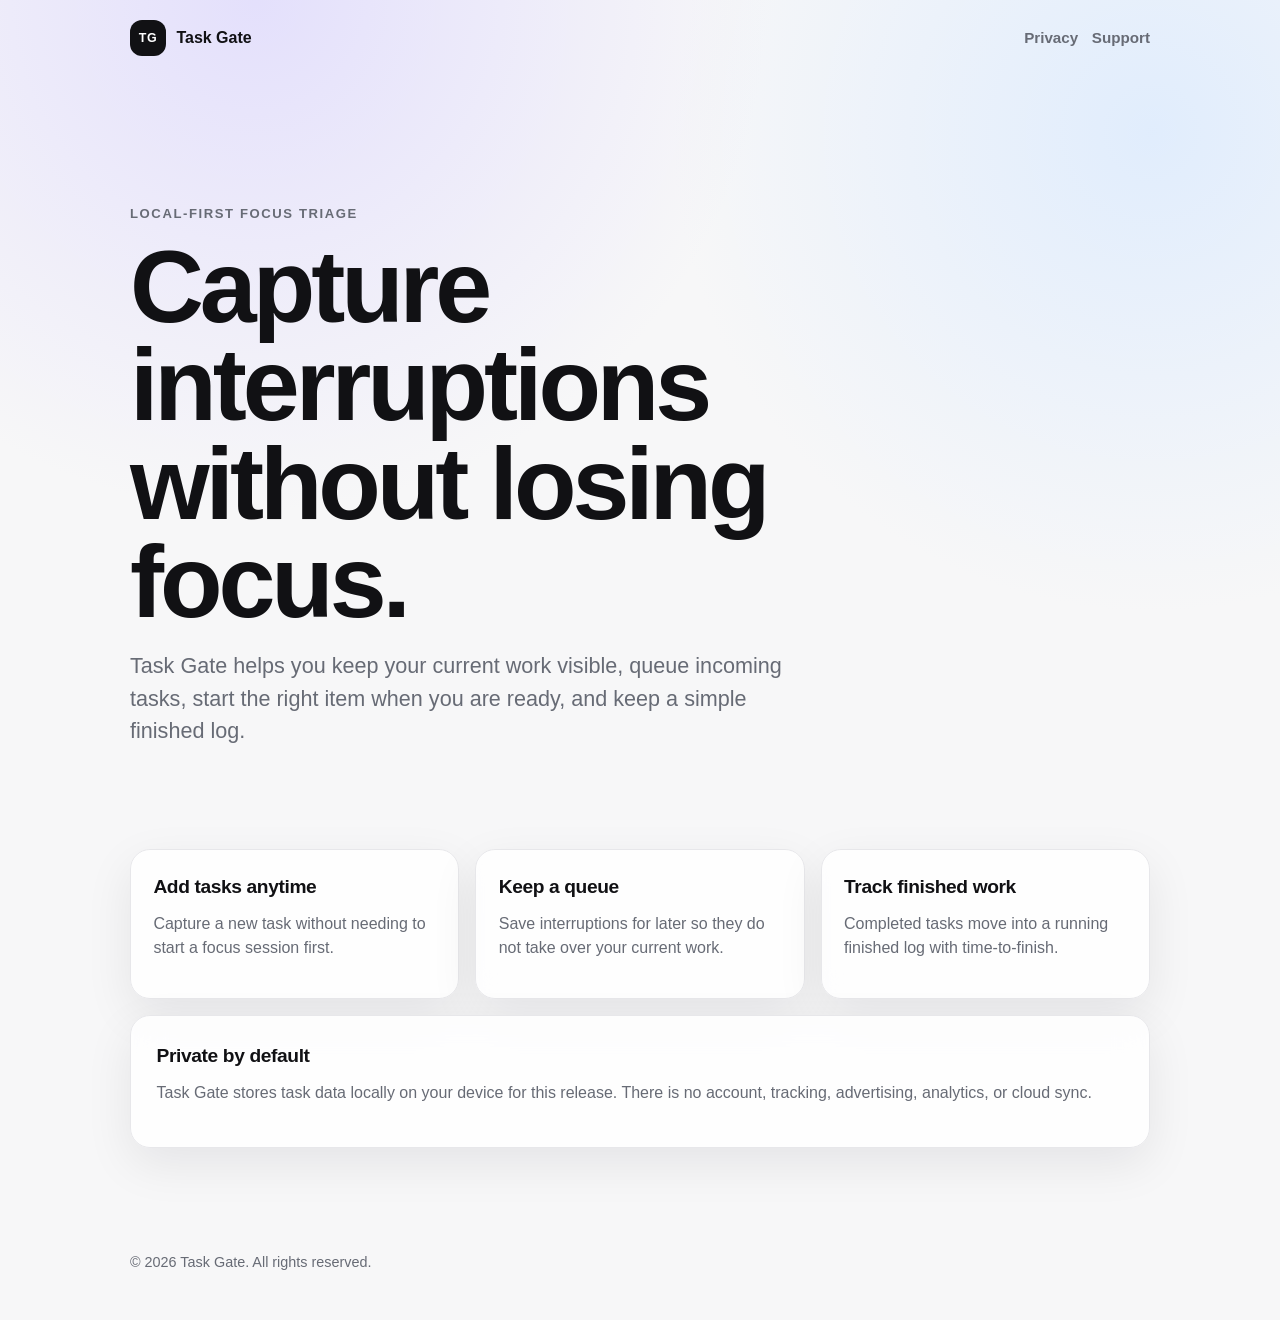
==== index.html @ 14870df7 "Create Task Gate GitHub Pages site" ====
<!doctype html>
<html lang="en">
<head>
  <meta charset="utf-8">
  <meta name="viewport" content="width=device-width, initial-scale=1">
  <title>Task Gate</title>
  <meta name="description" content="Task Gate helps you capture interruptions without losing focus.">
  <link rel="stylesheet" href="styles.css">
</head>
<body>
  <header class="site-header">
    <a class="brand" href="./" aria-label="Task Gate home">
      <span class="brand-mark">TG</span>
      <span>Task Gate</span>
    </a>
    <nav aria-label="Primary navigation">
      <a href="./privacy.html">Privacy</a>
      <a href="./support.html">Support</a>
    </nav>
  </header>

  <main>
    <section class="hero">
      <p class="eyebrow">Local-first focus triage</p>
      <h1>Capture interruptions without losing focus.</h1>
      <p class="lede">
        Task Gate helps you keep your current work visible, queue incoming tasks,
        start the right item when you are ready, and keep a simple finished log.
      </p>
    </section>

    <section class="grid" aria-label="Task Gate features">
      <article class="card">
        <h2>Add tasks anytime</h2>
        <p>Capture a new task without needing to start a focus session first.</p>
      </article>
      <article class="card">
        <h2>Keep a queue</h2>
        <p>Save interruptions for later so they do not take over your current work.</p>
      </article>
      <article class="card">
        <h2>Track finished work</h2>
        <p>Completed tasks move into a running finished log with time-to-finish.</p>
      </article>
    </section>

    <section class="notice">
      <h2>Private by default</h2>
      <p>
        Task Gate stores task data locally on your device for this release. There
        is no account, tracking, advertising, analytics, or cloud sync.
      </p>
    </section>
  </main>

  <footer>
    <p>&copy; 2026 Task Gate. All rights reserved.</p>
  </footer>
</body>
</html>
---- styles.css ----
:root {
  color-scheme: light;
  --bg: #f7f7f8;
  --panel: rgba(255, 255, 255, 0.82);
  --text: #111114;
  --muted: #676b75;
  --line: #e7e7ea;
  --accent: #111114;
  --accent-soft: #efeff2;
  --shadow: rgba(17, 17, 20, 0.08);
}

* {
  box-sizing: border-box;
}

body {
  margin: 0;
  min-height: 100vh;
  background:
    radial-gradient(circle at 20% 0%, rgba(212, 205, 255, 0.55), transparent 32rem),
    radial-gradient(circle at 90% 10%, rgba(214, 232, 255, 0.68), transparent 30rem),
    var(--bg);
  color: var(--text);
  font-family: -apple-system, BlinkMacSystemFont, "Segoe UI", sans-serif;
  line-height: 1.5;
}

a {
  color: inherit;
}

.site-header {
  display: flex;
  align-items: center;
  justify-content: space-between;
  gap: 1rem;
  max-width: 1060px;
  margin: 0 auto;
  padding: 1.25rem;
}

.brand {
  display: inline-flex;
  align-items: center;
  gap: 0.65rem;
  color: var(--text);
  font-weight: 700;
  text-decoration: none;
}

.brand-mark {
  display: grid;
  place-items: center;
  width: 2.25rem;
  height: 2.25rem;
  border-radius: 0.75rem;
  background: var(--accent);
  color: white;
  font-size: 0.78rem;
  letter-spacing: 0.04em;
}

nav {
  display: flex;
  gap: 0.85rem;
  color: var(--muted);
  font-size: 0.95rem;
  font-weight: 600;
}

nav a {
  text-decoration: none;
}

nav a:hover,
nav a[aria-current="page"] {
  color: var(--text);
}

main {
  max-width: 1060px;
  margin: 0 auto;
  padding: 3rem 1.25rem 5rem;
}

.hero {
  max-width: 760px;
  padding: 5rem 0 4rem;
}

.eyebrow {
  margin: 0 0 0.9rem;
  color: var(--muted);
  font-size: 0.82rem;
  font-weight: 800;
  letter-spacing: 0.12em;
  text-transform: uppercase;
}

h1,
h2,
h3,
p {
  margin-top: 0;
}

h1 {
  max-width: 780px;
  margin-bottom: 1.2rem;
  font-size: clamp(2.8rem, 8vw, 6.5rem);
  line-height: 0.96;
  letter-spacing: -0.04em;
}

h2 {
  margin-bottom: 0.65rem;
  font-size: 1.2rem;
  letter-spacing: -0.02em;
}

h3 {
  margin-bottom: 0.25rem;
  font-size: 1rem;
}

.lede {
  max-width: 660px;
  color: var(--muted);
  font-size: clamp(1.08rem, 2vw, 1.35rem);
}

.grid {
  display: grid;
  grid-template-columns: repeat(3, minmax(0, 1fr));
  gap: 1rem;
  margin: 1rem 0;
}

.card,
.notice,
.document section {
  border: 1px solid var(--line);
  border-radius: 1.25rem;
  background: var(--panel);
  box-shadow: 0 1rem 3rem var(--shadow);
  backdrop-filter: blur(16px);
}

.card {
  padding: 1.4rem;
}

.card p,
.notice p,
.document p,
.faq p {
  color: var(--muted);
}

.notice {
  margin-top: 1rem;
  padding: 1.6rem;
}

.document {
  max-width: 780px;
}

.document h1 {
  font-size: clamp(2.4rem, 6vw, 4.4rem);
}

.document section {
  margin-top: 1rem;
  padding: 1.45rem;
}

.updated {
  color: var(--muted);
  font-weight: 600;
}

.faq + .faq {
  margin-top: 1.2rem;
  padding-top: 1.2rem;
  border-top: 1px solid var(--line);
}

footer {
  max-width: 1060px;
  margin: 0 auto;
  padding: 1.5rem 1.25rem 2rem;
  color: var(--muted);
  font-size: 0.9rem;
}

@media (max-width: 760px) {
  .site-header {
    align-items: flex-start;
    flex-direction: column;
  }

  main {
    padding-top: 1.5rem;
  }

  .hero {
    padding: 3rem 0 2rem;
  }

  .grid {
    grid-template-columns: 1fr;
  }
}
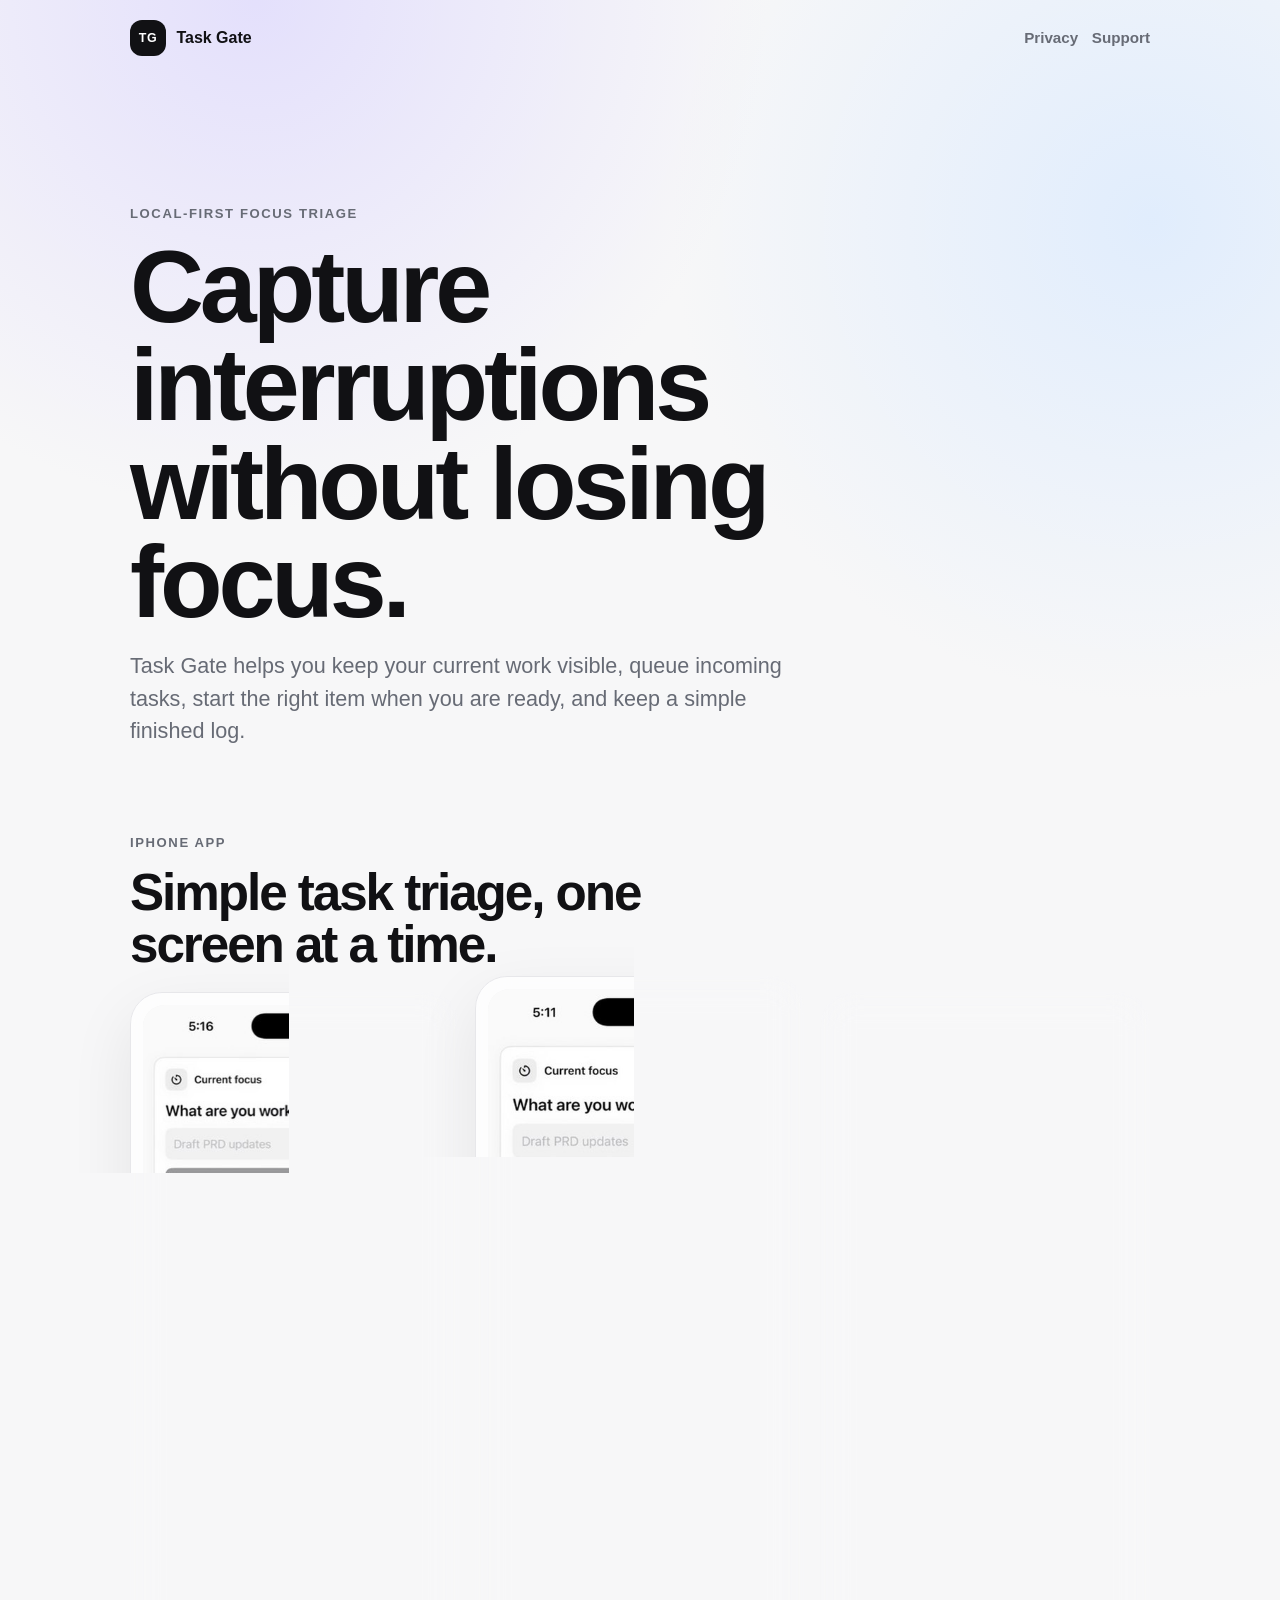
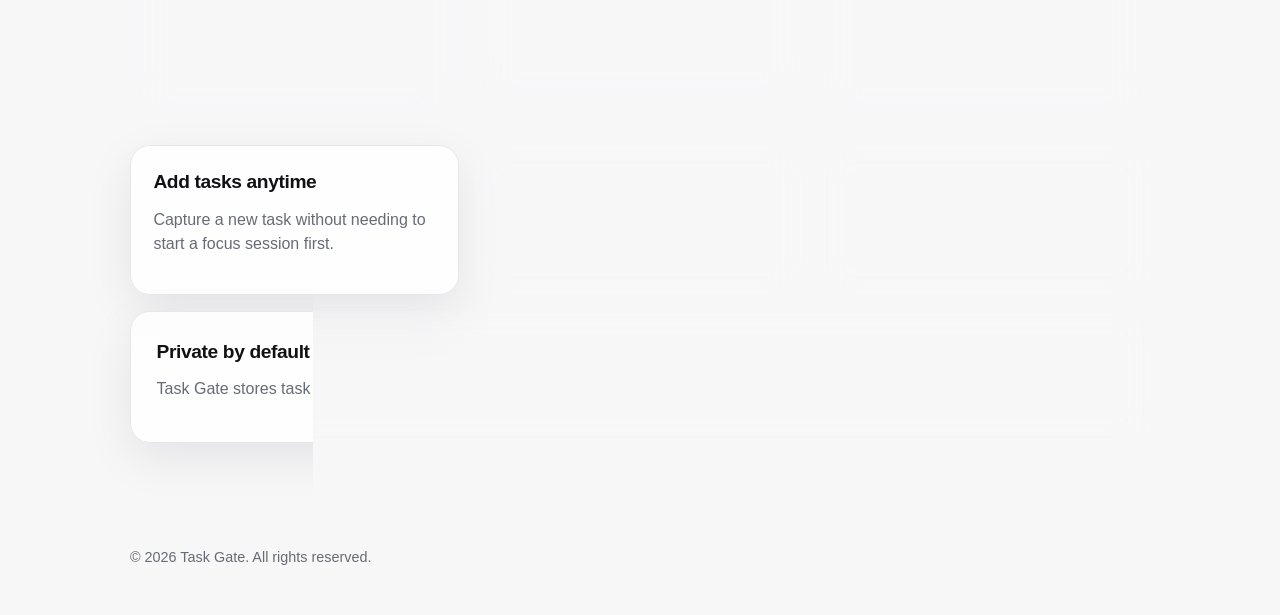
==== commit b6cda0f5: "Add app screenshots to marketing page" ====
--- a/index.html
+++ b/index.html
@@ -29,6 +29,27 @@
       </p>
     </section>
 
+    <section class="screenshots" aria-label="Task Gate screenshots">
+      <div class="section-heading">
+        <p class="eyebrow">iPhone app</p>
+        <h2>Simple task triage, one screen at a time.</h2>
+      </div>
+      <div class="screenshot-grid">
+        <figure class="phone-shot">
+          <img src="./assets/task-gate-idle.jpg" alt="Task Gate idle screen with current focus, add task, queue, and finished sections.">
+          <figcaption>Start with a clear focus surface.</figcaption>
+        </figure>
+        <figure class="phone-shot featured">
+          <img src="./assets/task-gate-finished.jpg" alt="Task Gate finished log showing completed tasks and time to finish.">
+          <figcaption>Track what got finished.</figcaption>
+        </figure>
+        <figure class="phone-shot">
+          <img src="./assets/task-gate-empty.jpg" alt="Task Gate empty queue screen ready for new tasks.">
+          <figcaption>Keep interruptions queued for later.</figcaption>
+        </figure>
+      </div>
+    </section>
+
     <section class="grid" aria-label="Task Gate features">
       <article class="card">
         <h2>Add tasks anytime</h2>
--- a/styles.css
+++ b/styles.css
@@ -137,6 +137,57 @@
   margin: 1rem 0;
 }
 
+.section-heading {
+  max-width: 660px;
+  margin-bottom: 1.4rem;
+}
+
+.section-heading h2 {
+  font-size: clamp(2rem, 4vw, 3.6rem);
+  line-height: 1;
+  letter-spacing: -0.04em;
+}
+
+.screenshots {
+  margin: 0 0 2rem;
+}
+
+.screenshot-grid {
+  display: grid;
+  grid-template-columns: repeat(3, minmax(0, 1fr));
+  align-items: end;
+  gap: 1rem;
+}
+
+.phone-shot {
+  margin: 0;
+  padding: 0.75rem;
+  border: 1px solid var(--line);
+  border-radius: 2rem;
+  background: rgba(255, 255, 255, 0.72);
+  box-shadow: 0 1.4rem 4rem var(--shadow);
+  backdrop-filter: blur(18px);
+}
+
+.phone-shot.featured {
+  transform: translateY(-1rem);
+}
+
+.phone-shot img {
+  display: block;
+  width: 100%;
+  border-radius: 1.35rem;
+  box-shadow: inset 0 0 0 1px rgba(0, 0, 0, 0.05);
+}
+
+.phone-shot figcaption {
+  margin: 0.8rem 0.35rem 0.25rem;
+  color: var(--muted);
+  font-size: 0.92rem;
+  font-weight: 650;
+  text-align: center;
+}
+
 .card,
 .notice,
 .document section {
@@ -212,4 +263,16 @@
   .grid {
     grid-template-columns: 1fr;
   }
-}
+
+  .screenshot-grid {
+    grid-template-columns: 1fr;
+    gap: 1.25rem;
+  }
+
+  .phone-shot,
+  .phone-shot.featured {
+    max-width: 360px;
+    margin: 0 auto;
+    transform: none;
+  }
+}
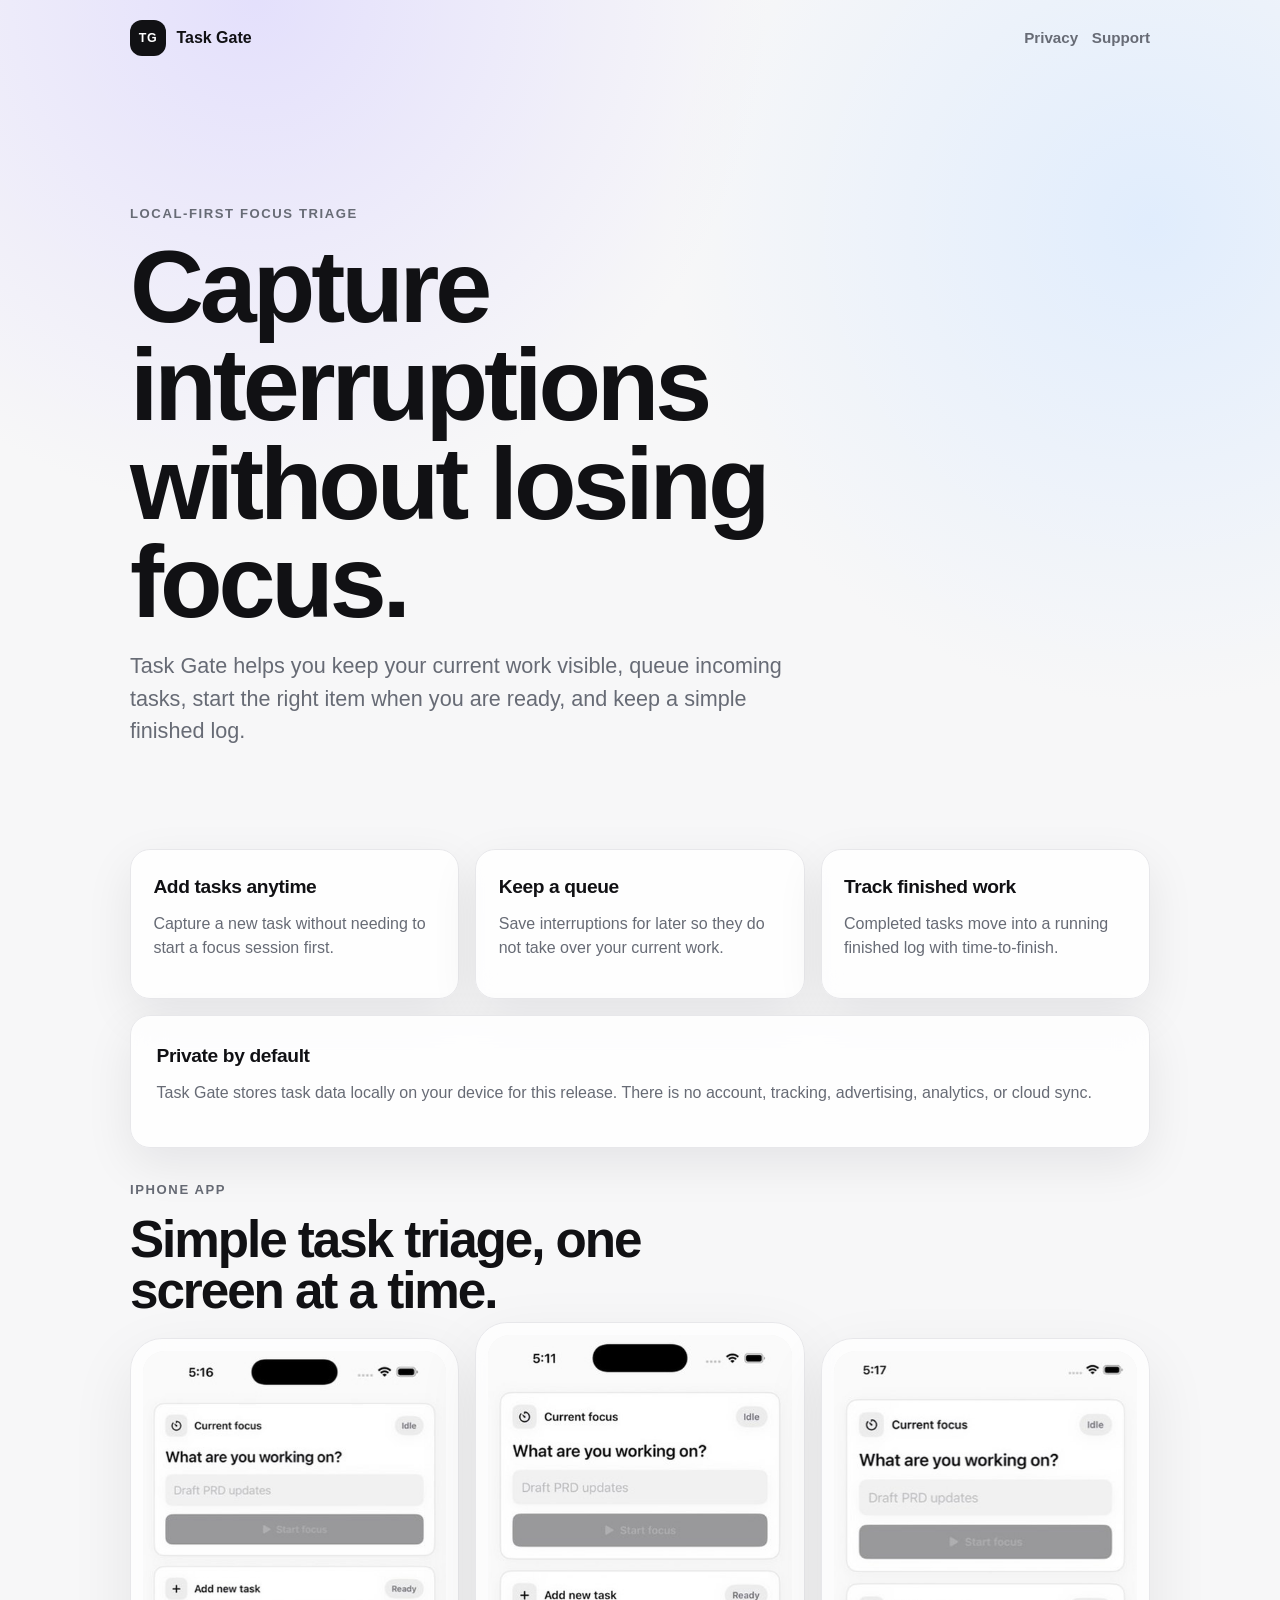
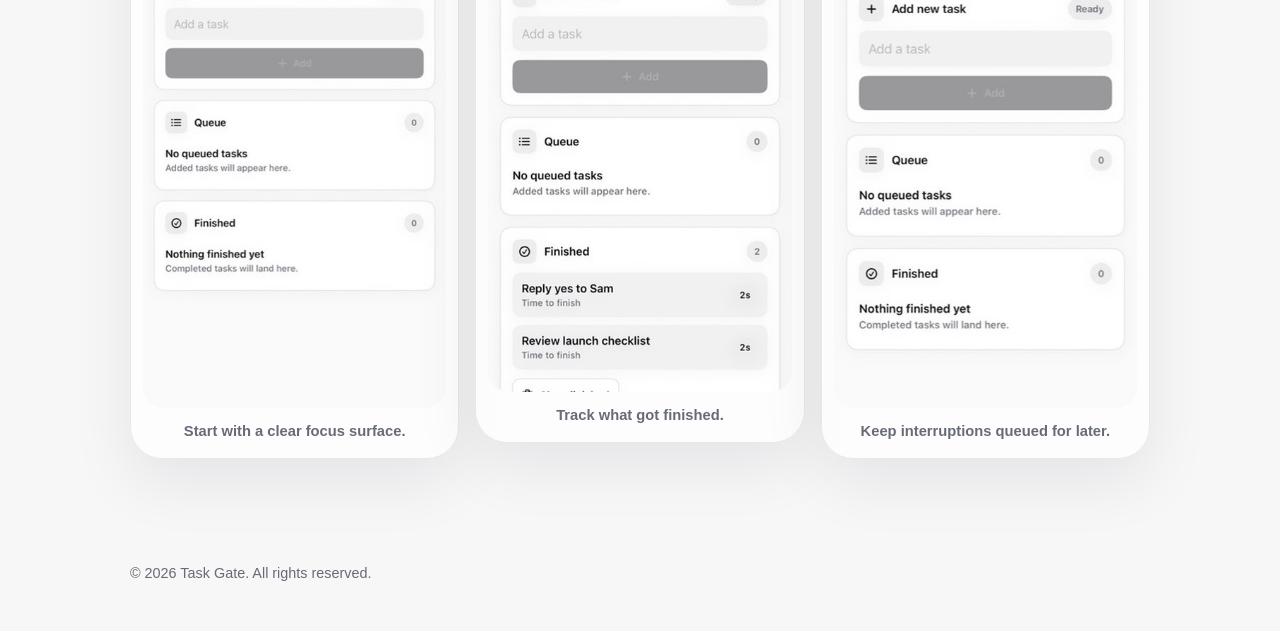
==== commit 10cf3fb4: "Move screenshots below privacy section" ====
--- a/index.html
+++ b/index.html
@@ -29,27 +29,6 @@
       </p>
     </section>
 
-    <section class="screenshots" aria-label="Task Gate screenshots">
-      <div class="section-heading">
-        <p class="eyebrow">iPhone app</p>
-        <h2>Simple task triage, one screen at a time.</h2>
-      </div>
-      <div class="screenshot-grid">
-        <figure class="phone-shot">
-          <img src="./assets/task-gate-idle.jpg" alt="Task Gate idle screen with current focus, add task, queue, and finished sections.">
-          <figcaption>Start with a clear focus surface.</figcaption>
-        </figure>
-        <figure class="phone-shot featured">
-          <img src="./assets/task-gate-finished.jpg" alt="Task Gate finished log showing completed tasks and time to finish.">
-          <figcaption>Track what got finished.</figcaption>
-        </figure>
-        <figure class="phone-shot">
-          <img src="./assets/task-gate-empty.jpg" alt="Task Gate empty queue screen ready for new tasks.">
-          <figcaption>Keep interruptions queued for later.</figcaption>
-        </figure>
-      </div>
-    </section>
-
     <section class="grid" aria-label="Task Gate features">
       <article class="card">
         <h2>Add tasks anytime</h2>
@@ -72,6 +51,27 @@
         is no account, tracking, advertising, analytics, or cloud sync.
       </p>
     </section>
+
+    <section class="screenshots" aria-label="Task Gate screenshots">
+      <div class="section-heading">
+        <p class="eyebrow">iPhone app</p>
+        <h2>Simple task triage, one screen at a time.</h2>
+      </div>
+      <div class="screenshot-grid">
+        <figure class="phone-shot">
+          <img src="./assets/task-gate-idle.jpg" alt="Task Gate idle screen with current focus, add task, queue, and finished sections.">
+          <figcaption>Start with a clear focus surface.</figcaption>
+        </figure>
+        <figure class="phone-shot featured">
+          <img src="./assets/task-gate-finished.jpg" alt="Task Gate finished log showing completed tasks and time to finish.">
+          <figcaption>Track what got finished.</figcaption>
+        </figure>
+        <figure class="phone-shot">
+          <img src="./assets/task-gate-empty.jpg" alt="Task Gate empty queue screen ready for new tasks.">
+          <figcaption>Keep interruptions queued for later.</figcaption>
+        </figure>
+      </div>
+    </section>
   </main>
 
   <footer>
--- a/styles.css
+++ b/styles.css
@@ -149,7 +149,7 @@
 }
 
 .screenshots {
-  margin: 0 0 2rem;
+  margin: 2rem 0 0;
 }
 
 .screenshot-grid {
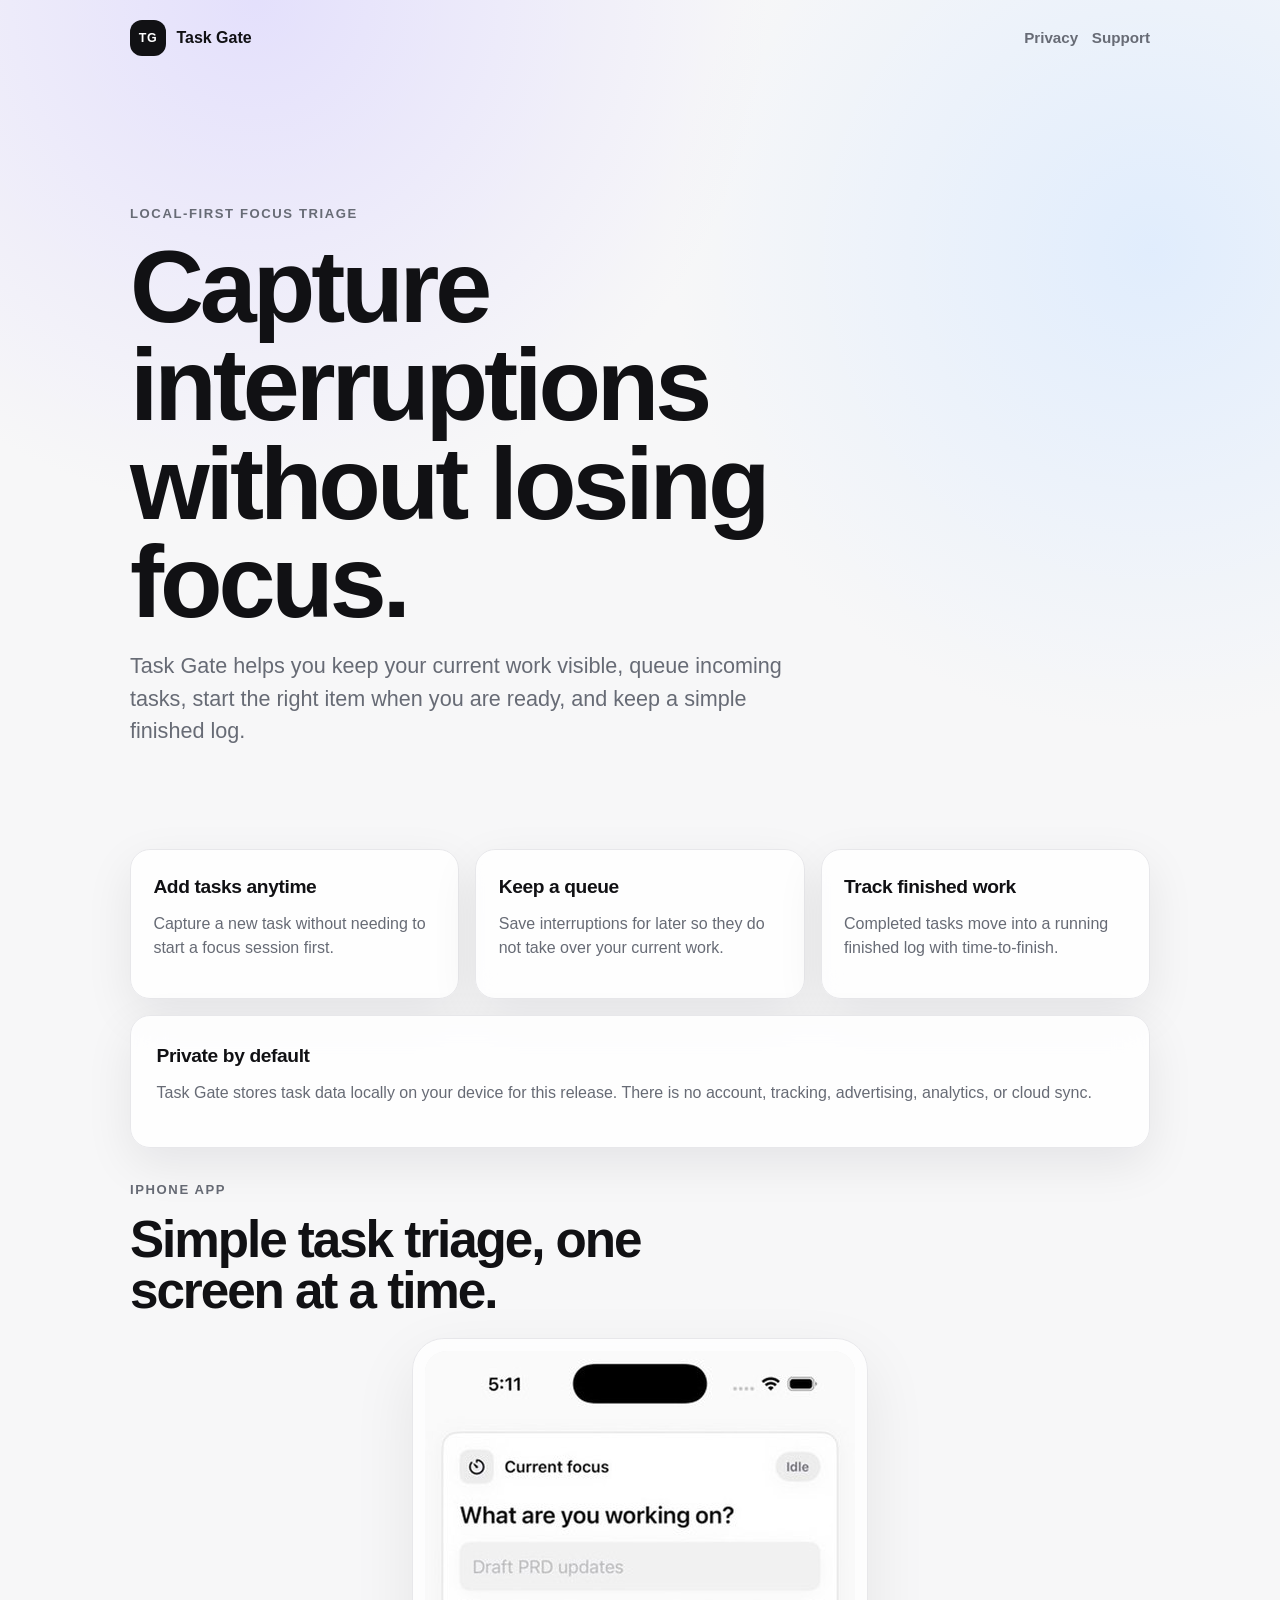
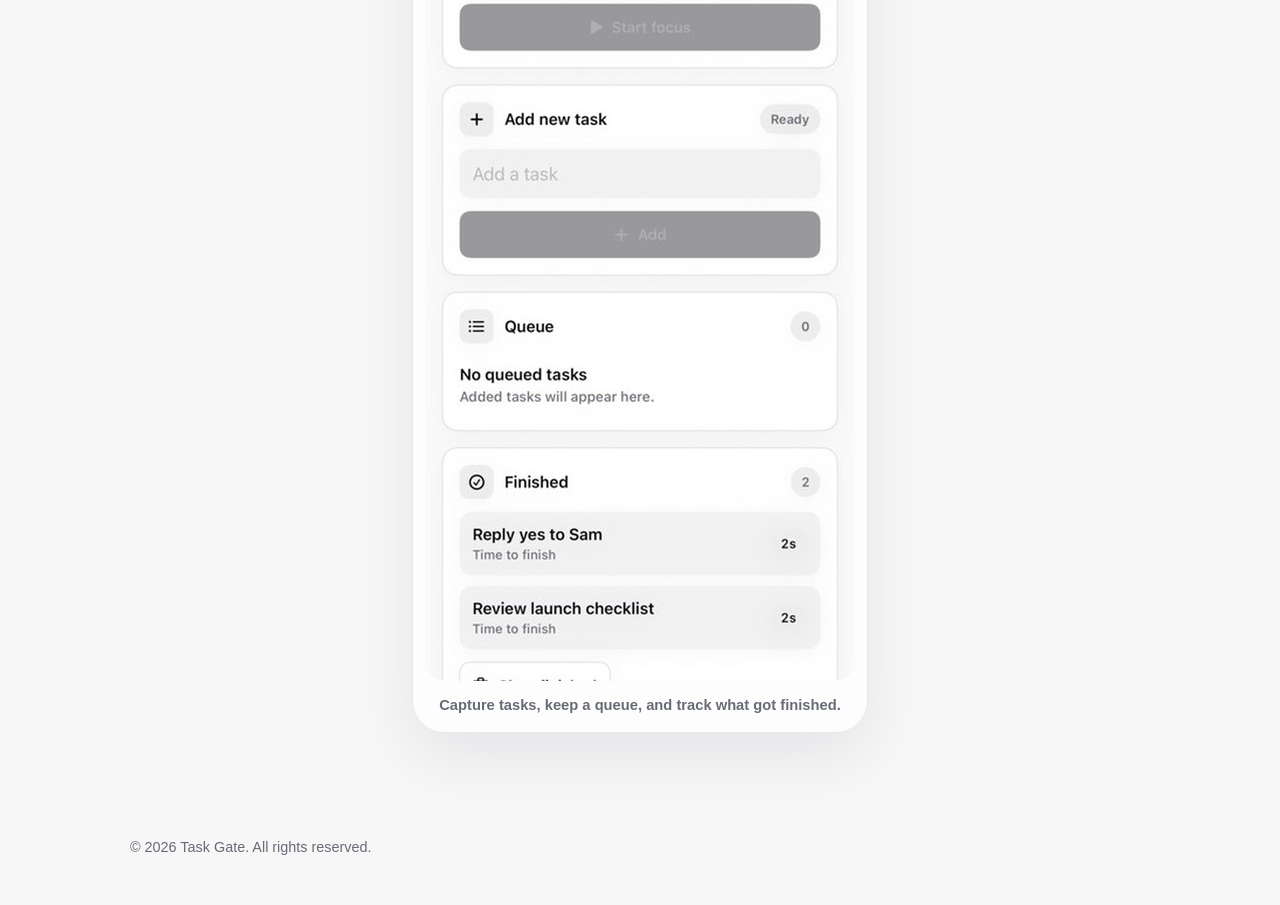
==== commit ac41baaf: "Show one app screenshot on marketing page" ====
--- a/index.html
+++ b/index.html
@@ -57,18 +57,10 @@
         <p class="eyebrow">iPhone app</p>
         <h2>Simple task triage, one screen at a time.</h2>
       </div>
-      <div class="screenshot-grid">
+      <div class="screenshot-single">
         <figure class="phone-shot">
-          <img src="./assets/task-gate-idle.jpg" alt="Task Gate idle screen with current focus, add task, queue, and finished sections.">
-          <figcaption>Start with a clear focus surface.</figcaption>
-        </figure>
-        <figure class="phone-shot featured">
           <img src="./assets/task-gate-finished.jpg" alt="Task Gate finished log showing completed tasks and time to finish.">
-          <figcaption>Track what got finished.</figcaption>
-        </figure>
-        <figure class="phone-shot">
-          <img src="./assets/task-gate-empty.jpg" alt="Task Gate empty queue screen ready for new tasks.">
-          <figcaption>Keep interruptions queued for later.</figcaption>
+          <figcaption>Capture tasks, keep a queue, and track what got finished.</figcaption>
         </figure>
       </div>
     </section>
--- a/styles.css
+++ b/styles.css
@@ -159,6 +159,11 @@
   gap: 1rem;
 }
 
+.screenshot-single {
+  display: flex;
+  justify-content: center;
+}
+
 .phone-shot {
   margin: 0;
   padding: 0.75rem;
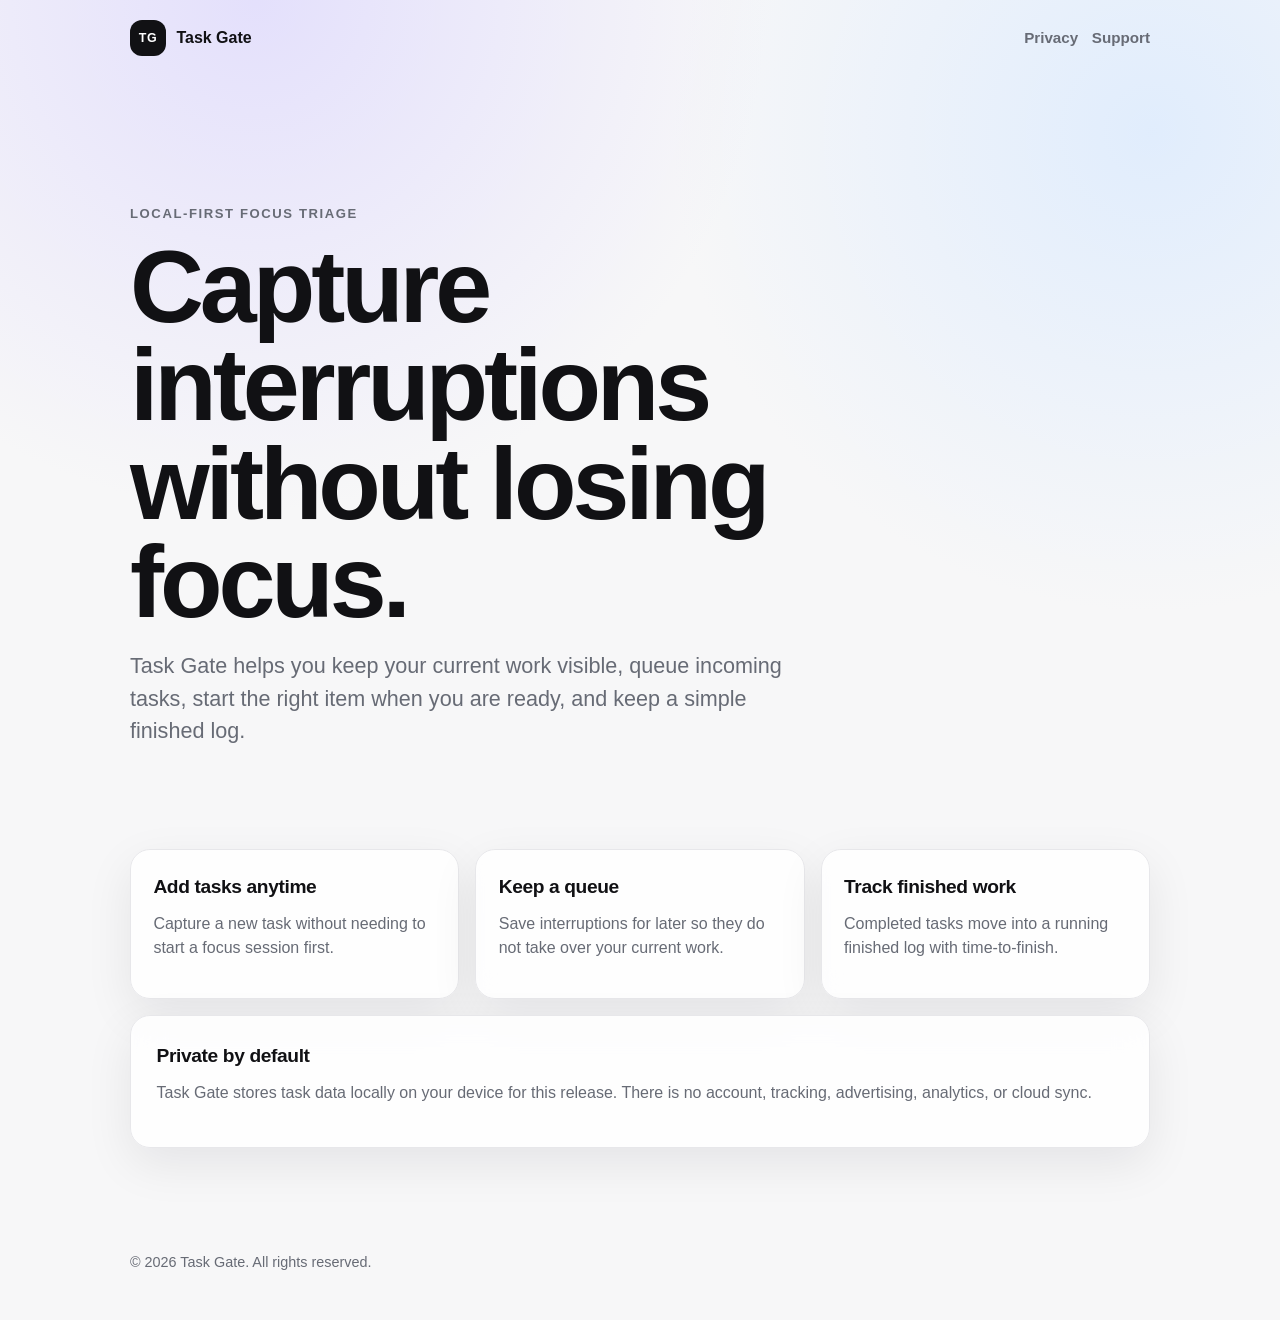
==== commit dde967a6: "Remove screenshots from marketing page" ====
--- a/index.html
+++ b/index.html
@@ -52,18 +52,6 @@
       </p>
     </section>
 
-    <section class="screenshots" aria-label="Task Gate screenshots">
-      <div class="section-heading">
-        <p class="eyebrow">iPhone app</p>
-        <h2>Simple task triage, one screen at a time.</h2>
-      </div>
-      <div class="screenshot-single">
-        <figure class="phone-shot">
-          <img src="./assets/task-gate-finished.jpg" alt="Task Gate finished log showing completed tasks and time to finish.">
-          <figcaption>Capture tasks, keep a queue, and track what got finished.</figcaption>
-        </figure>
-      </div>
-    </section>
   </main>
 
   <footer>
--- a/styles.css
+++ b/styles.css
@@ -137,62 +137,6 @@
   margin: 1rem 0;
 }
 
-.section-heading {
-  max-width: 660px;
-  margin-bottom: 1.4rem;
-}
-
-.section-heading h2 {
-  font-size: clamp(2rem, 4vw, 3.6rem);
-  line-height: 1;
-  letter-spacing: -0.04em;
-}
-
-.screenshots {
-  margin: 2rem 0 0;
-}
-
-.screenshot-grid {
-  display: grid;
-  grid-template-columns: repeat(3, minmax(0, 1fr));
-  align-items: end;
-  gap: 1rem;
-}
-
-.screenshot-single {
-  display: flex;
-  justify-content: center;
-}
-
-.phone-shot {
-  margin: 0;
-  padding: 0.75rem;
-  border: 1px solid var(--line);
-  border-radius: 2rem;
-  background: rgba(255, 255, 255, 0.72);
-  box-shadow: 0 1.4rem 4rem var(--shadow);
-  backdrop-filter: blur(18px);
-}
-
-.phone-shot.featured {
-  transform: translateY(-1rem);
-}
-
-.phone-shot img {
-  display: block;
-  width: 100%;
-  border-radius: 1.35rem;
-  box-shadow: inset 0 0 0 1px rgba(0, 0, 0, 0.05);
-}
-
-.phone-shot figcaption {
-  margin: 0.8rem 0.35rem 0.25rem;
-  color: var(--muted);
-  font-size: 0.92rem;
-  font-weight: 650;
-  text-align: center;
-}
-
 .card,
 .notice,
 .document section {
@@ -269,15 +213,4 @@
     grid-template-columns: 1fr;
   }
 
-  .screenshot-grid {
-    grid-template-columns: 1fr;
-    gap: 1.25rem;
-  }
-
-  .phone-shot,
-  .phone-shot.featured {
-    max-width: 360px;
-    margin: 0 auto;
-    transform: none;
-  }
-}
+}
